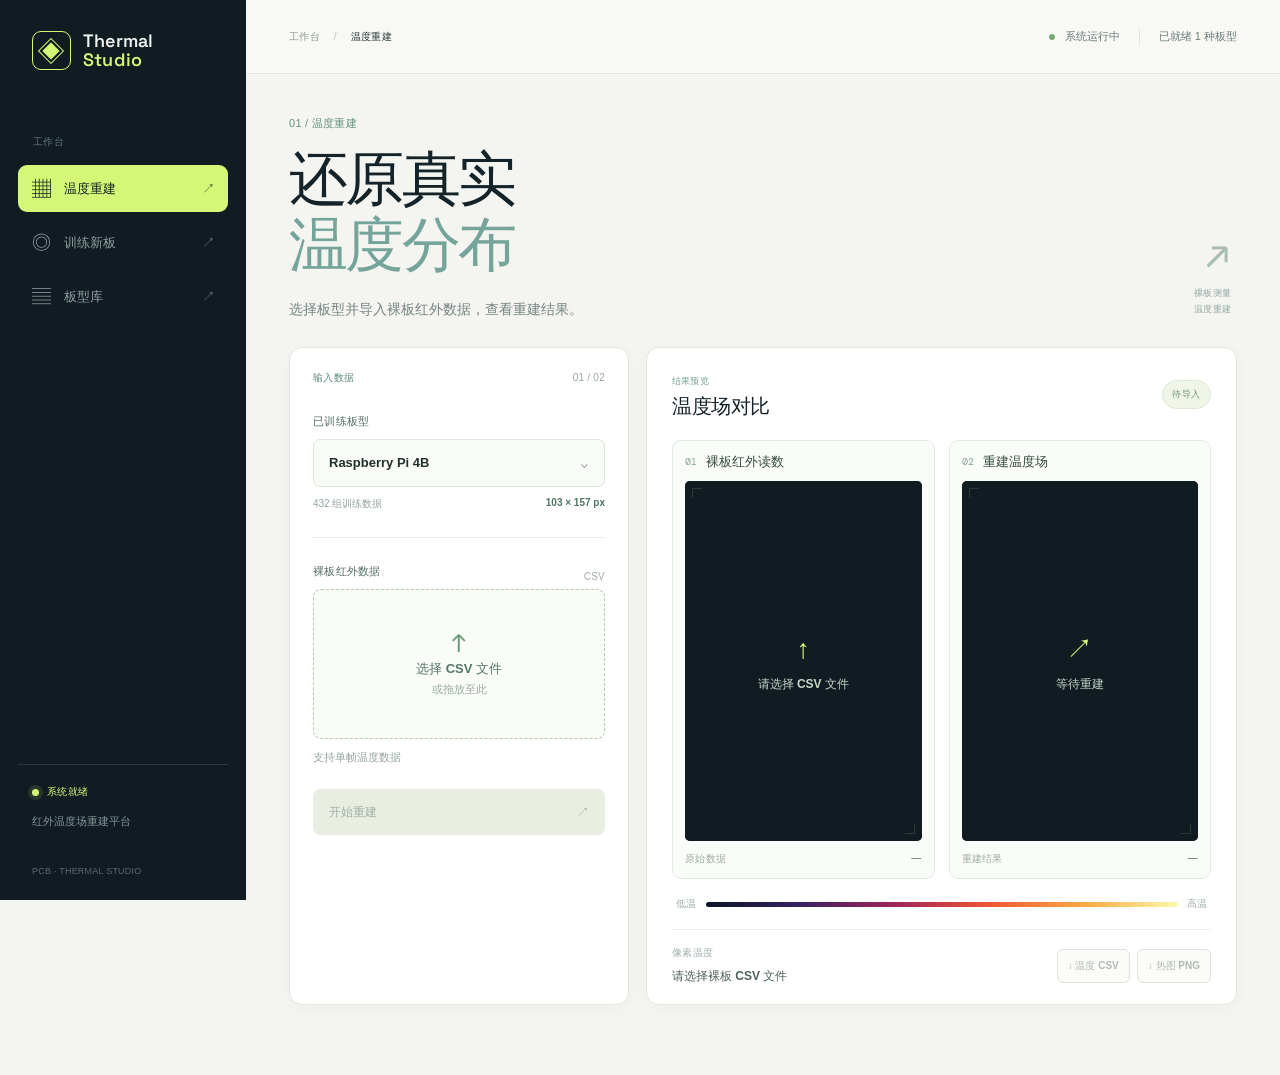
==== web/index.html @ 40342bd8 "feat: add frontend" ====
<!doctype html>
<html lang="zh-CN">
<head>
  <meta charset="utf-8">
  <meta name="viewport" content="width=device-width, initial-scale=1">
  <meta name="theme-color" content="#102126">
  <title>Thermal Studio · PCB 温度重建</title>
  <link rel="icon" href="favicon.svg" type="image/svg+xml">
  <link rel="stylesheet" href="styles.css">
</head>
<body>
  <div class="app-shell">
    <aside class="sidebar">
      <div class="brand"><span class="brand-mark" aria-hidden="true">◈</span><span>Thermal<br><b>Studio</b></span></div>
      <p class="side-label">工作台</p>
      <nav class="nav" aria-label="主导航">
        <button class="nav-item active" data-view="inference" type="button"><span class="nav-icon">▦</span><span class="nav-text">温度重建</span><span class="nav-arrow">↗</span></button>
        <button class="nav-item" data-view="training" type="button"><span class="nav-icon">◎</span><span class="nav-text">训练新板</span><span class="nav-arrow">↗</span></button>
        <button class="nav-item" data-view="library" type="button"><span class="nav-icon">▤</span><span class="nav-text">板型库</span><span class="nav-arrow">↗</span></button>
      </nav>
      <div class="side-bottom">
        <div class="status-line"><span class="pulse"></span> 系统就绪</div>
        <p>红外温度场重建平台</p>
        <span class="side-version">PCB · THERMAL STUDIO</span>
      </div>
    </aside>

    <div class="main-shell">
      <header class="topbar">
        <div class="breadcrumb">工作台 <span>/</span> <strong id="breadcrumb-current">温度重建</strong></div>
        <div class="topbar-right"><span class="live-dot"></span> 系统运行中 <span class="topbar-divider"></span> <span id="topbar-count">1 个板型可用</span></div>
      </header>

      <main>
        <section id="inference-view" class="view active" aria-labelledby="inference-title">
          <div class="page-heading">
            <div><p class="eyebrow">01 / 温度重建</p><h1 id="inference-title">还原真实<br><em>温度分布</em></h1><p class="intro">选择板型并导入裸板红外数据，查看重建结果。</p></div>
            <div class="heading-aside"><div class="heading-aside-icon">↗</div><p>裸板测量<br>温度重建</p></div>
          </div>
          <div class="inference-grid">
            <div class="control-panel card">
              <div class="card-topline"><span>输入数据</span><span>01 / 02</span></div>
              <label class="field-label" for="board-select">已训练板型</label>
              <div class="select-wrap"><select id="board-select"></select><span>⌄</span></div>
              <div id="board-details" class="board-details"></div>
              <div class="divider"></div>
              <div class="field-title-row"><span class="field-label">裸板红外数据</span><span class="field-helper">CSV</span></div>
              <div id="upload-input" class="input-pane">
                <label class="drop-zone" id="inference-drop"><input id="inference-file" type="file" accept=".csv,text/csv"><span class="drop-icon">↑</span><strong>选择 CSV 文件</strong><span>或拖放至此</span></label>
                <p id="inference-file-name" class="upload-caption">支持单帧温度数据</p>
              </div>
              <button id="run-inference" class="primary-button" type="button">开始重建 <span>↗</span></button>
            </div>

            <div class="result-panel card">
              <div class="result-header"><div><span class="eyebrow small">结果预览</span><h2>温度场对比</h2></div><span id="result-state" class="state-badge">待处理</span></div>
              <div class="heatmap-grid">
                <div class="heatmap-card"><div class="heatmap-title"><span>01</span> 裸板红外读数</div><div class="canvas-frame"><canvas id="raw-canvas" width="103" height="157" aria-label="裸板红外温度图"></canvas><div class="canvas-corner top-left"></div><div class="canvas-corner bottom-right"></div><div id="raw-overlay" class="pred-overlay"><span>↑</span><b>请选择 CSV 文件</b></div></div><div class="heatmap-caption"><span>原始数据</span><b id="raw-range">—</b></div></div>
                <div class="heatmap-card"><div class="heatmap-title"><span>02</span> 重建温度场</div><div class="canvas-frame"><canvas id="pred-canvas" width="103" height="157" aria-label="重建温度图"></canvas><div class="canvas-corner top-left"></div><div class="canvas-corner bottom-right"></div><div id="pred-overlay" class="pred-overlay"><span>↗</span><b>等待重建</b></div></div><div class="heatmap-caption"><span>重建结果</span><b id="pred-range">—</b></div></div>
              </div>
              <div class="temperature-scale"><span>低温</span><div class="scale-bar"></div><span>高温</span></div>
              <div class="result-footer"><div><span class="result-foot-label">像素温度</span><strong id="pixel-readout">将鼠标移至图像查看</strong></div><div class="download-actions"><button id="download-csv" class="secondary-button" type="button" disabled>↓ 温度 CSV</button><button id="download-png" class="secondary-button" type="button" disabled>↓ 热图 PNG</button></div></div>
            </div>
          </div>
        </section>

        <section id="training-view" class="view" aria-labelledby="training-title">
          <div class="page-heading training-heading"><div><p class="eyebrow">02 / 新板型</p><h1 id="training-title">训练新板型</h1><p class="intro">导入裸板与黑化板温度数据，查看处理和训练进度。</p></div><div class="heading-aside"><div class="heading-aside-icon">+</div><p>建立板型<br>温度校正模型</p></div></div>
          <div class="training-layout">
            <div class="training-setup card">
              <div class="card-topline"><span>创建训练任务</span><span>01 / 02</span></div>
              <label class="field-label" for="board-name">板型名称</label><input id="board-name" class="text-input" type="text" maxlength="44" placeholder="例如：Orange Pi 5 Pro" value="Orange Pi 5 Pro">
              <div class="divider"></div>
              <div class="field-title-row"><span class="field-label">训练数据</span><span class="field-helper">HIKMICRO CSV</span></div>
              <label class="upload-box" id="bare-box"><input id="bare-files" type="file" accept=".csv,text/csv" multiple><span class="upload-glyph">↥</span><span><strong>裸板红外数据</strong><small id="bare-files-label">选择 CSV 文件</small></span><span class="upload-box-arrow">↗</span></label>
              <label class="upload-box" id="painted-box"><input id="painted-files" type="file" accept=".csv,text/csv" multiple><span class="upload-glyph">↥</span><span><strong>黑化板红外数据</strong><small id="painted-files-label">选择 CSV 文件</small></span><span class="upload-box-arrow">↗</span></label>
              <button id="use-archive" class="archive-button" type="button"><span>◫</span> 载入现有数据 <span>↗</span></button>
              <div id="training-validation" class="validation-line">请选择两组温度数据</div>
              <button id="start-training" class="primary-button" type="button" disabled>开始训练 <span>↗</span></button>
            </div>
            <div class="pipeline card">
              <div class="pipeline-head"><div><div class="card-topline"><span>处理进度</span><span id="pipeline-clock">00:00</span></div><h2 id="pipeline-title">等待导入数据</h2><p id="pipeline-subtitle">训练步骤与结果将在下方显示。</p></div><div id="pipeline-ring" class="progress-ring"><span>0%</span></div></div>
              <div class="pipeline-stages" id="pipeline-stages"></div>
              <div class="pipeline-log-wrap"><div class="log-heading"><span>处理记录</span><span>按时间排序</span></div><div id="pipeline-log" class="pipeline-log" aria-live="polite"><p class="log-empty">尚无处理记录</p></div></div>
              <div id="training-visual" class="training-visual hidden"><div class="visual-item"><canvas id="pair-bare" aria-label="裸板训练温度图"></canvas><span>裸板</span></div><div class="visual-connector">→<small>匹配</small></div><div class="visual-item"><canvas id="pair-painted" aria-label="黑化板训练温度图"></canvas><span>黑化板</span></div></div>
              <div class="training-chart hidden" id="training-chart"><div class="chart-heading"><div><span class="eyebrow small">训练曲线</span><h3>温度误差</h3></div><span id="chart-value">— K</span></div><svg id="loss-chart" viewBox="0 0 520 138" preserveAspectRatio="none" role="img" aria-label="训练误差曲线"></svg><div class="chart-axis"><span>0 轮</span><span>150</span><span>300 轮</span></div></div>
              <div id="training-complete" class="training-complete hidden"><div><span class="complete-check">✓</span><div><strong>板型已就绪</strong><p id="complete-copy">可在板型库中使用。</p></div></div><button id="open-trained-board" type="button">查看板型 ↗</button></div>
            </div>
          </div>
        </section>

        <section id="library-view" class="view" aria-labelledby="library-title">
          <div class="page-heading"><div><p class="eyebrow">03 / 板型库</p><h1 id="library-title">已训练板型</h1><p class="intro">选择板型，进行温度重建。</p></div><div class="heading-aside"><div class="heading-aside-icon">▤</div><p>板型模型<br>统一管理</p></div></div>
          <div class="library-toolbar"><span id="library-count">1 个板型</span><button id="library-add" class="primary-button compact" type="button">+ 训练新板型</button></div>
          <div id="library-grid" class="library-grid"></div>
          <div class="library-note"><span>ⓘ</span><p>选择板型后可导入裸板数据进行重建。</p><button id="reset-demo" type="button">恢复初始状态</button></div>
        </section>
      </main>
    </div>
  </div>
  <script src="app.js" defer></script>
</body>
</html>
---- web/styles.css ----
@import url('https://fonts.googleapis.com/css2?family=DM+Mono:wght@400;500&family=DM+Sans:wght@400;500;600;700&family=Space+Grotesk:wght@400;500;600;700&display=swap');

.training-visual{display:grid;grid-template-columns:1fr 28px 1fr 1fr;gap:8px;align-items:center;margin-top:16px}.visual-item{min-width:0;background:#101c22;border-radius:7px;padding:8px 8px 6px;text-align:center}.visual-item canvas{display:block;width:100%;height:92px;object-fit:contain}.visual-item span{display:block;color:#afc3b3;font:8px 'DM Mono',monospace;letter-spacing:.08em;margin-top:5px}.visual-connector{color:#7da278;font-size:21px;text-align:center}.visual-connector small{display:block;color:#9dae9c;font:7px/1.3 'DM Mono',monospace;letter-spacing:.05em}

:root{font-family:'DM Sans',sans-serif;color:#142329;background:#f4f5f1;font-synthesis:none}*{box-sizing:border-box}button,input,select{font:inherit}button{cursor:pointer}button:disabled{cursor:not-allowed}body{margin:0;min-width:320px}.hidden{display:none!important}.app-shell{display:flex;min-height:100vh}.sidebar{width:246px;flex:0 0 246px;background:#101c22;color:#eff3ef;display:flex;flex-direction:column;padding:31px 18px 22px;position:sticky;top:0;height:100vh;z-index:5}.brand{display:flex;align-items:center;gap:12px;padding:0 14px;font:600 18px/1.05 'Space Grotesk',sans-serif;letter-spacing:.14em}.brand b{color:#d4f778;font-weight:700}.brand-mark{width:39px;height:39px;display:grid;place-items:center;border:1px solid #d4f778;border-radius:9px;color:#d4f778;font-size:28px;line-height:1}.side-label,.card-topline,.eyebrow,.breadcrumb,.status-line,.side-version,.field-label,.field-helper,.heatmap-caption,.temperature-scale,.result-foot-label,.detail-header,.chart-axis,.library-toolbar,.board-meta,.heading-aside,.validation-line{font-family:'DM Mono',monospace;letter-spacing:.08em}.side-label{margin:65px 15px 16px;color:#64777c;font-size:10px}.nav{display:grid;gap:7px}.nav-item{border:0;background:transparent;color:#91a0a2;border-radius:9px;height:47px;text-align:left;padding:0 13px;display:flex;align-items:center;gap:13px;font-size:13px;font-weight:600}.nav-item:hover{background:#1c2e33;color:#fff}.nav-item.active{background:#d4f778;color:#16241c}.nav-icon{font-size:19px;font-weight:400;width:20px;text-align:center}.nav-arrow{margin-left:auto;font-size:13px;opacity:.7}.side-bottom{margin-top:auto;padding:20px 14px 0;border-top:1px solid #2a3b3e}.status-line{font-size:10px;color:#d4f778;display:flex;align-items:center;gap:8px}.pulse,.live-dot{width:7px;height:7px;background:#d4f778;border-radius:50%;box-shadow:0 0 0 4px #d4f7781e}.side-bottom p{color:#829295;font-size:11px;line-height:1.6;margin:14px 0 29px}.side-version{font-size:9px;color:#5c6b6e}.main-shell{flex:1;min-width:0}.topbar{height:74px;border-bottom:1px solid #e2e7df;display:flex;justify-content:space-between;align-items:center;padding:0 43px;background:#f8f9f5}.breadcrumb{font-size:10px;color:#8d9896}.breadcrumb span{margin:0 11px;color:#b8c2bc}.breadcrumb strong{color:#263b3c;font-weight:500}.topbar-right{display:flex;align-items:center;gap:10px;color:#6b7c7b;font-size:11px}.topbar-right .live-dot{width:6px;height:6px;background:#76aa75;box-shadow:none}.topbar-divider{width:1px;height:16px;background:#dce3dd;margin:0 9px}main{max-width:1580px;margin:auto;padding:42px 43px 70px}.view{display:none}.view.active{display:block;animation:appear .3s ease}@keyframes appear{from{opacity:.5;transform:translateY(7px)}to{opacity:1;transform:none}}.page-heading{display:flex;justify-content:space-between;align-items:flex-end;gap:30px;margin-bottom:26px}.eyebrow{font-size:11px;color:#659181;font-weight:500;margin:0 0 15px}.eyebrow.small{font-size:9px;margin:0;color:#76a38e}h1,h2,h3,p{margin-top:0}h1{font:600 clamp(42px,4.6vw,71px)/.99 'Space Grotesk',sans-serif;letter-spacing:-.063em;margin:0 0 20px}h1 em{font-style:normal;color:#75a49a}.intro{max-width:580px;font-size:14px;line-height:1.65;color:#758482;margin:0}.heading-aside{color:#91a7a2;text-align:right;font-size:9px;line-height:1.7;padding:0 6px 4px 0}.heading-aside-icon{font:400 42px/1 'Space Grotesk';color:#a9bcaf;margin-bottom:12px}.heading-aside p{margin:0}.demo-notice{display:flex;gap:12px;align-items:flex-start;color:#557366;background:#e9f1e5;border:1px solid #dce9d6;border-radius:10px;padding:12px 15px;font-size:11px;line-height:1.5;margin-bottom:19px}.notice-icon{border:1px solid #83a283;border-radius:50%;height:17px;width:17px;display:grid;place-items:center;flex:0 0 17px;font:12px Georgia,serif}.inference-grid{display:grid;grid-template-columns:minmax(290px,350px) minmax(0,1fr);gap:17px}.card{background:#fff;border:1px solid #e0e7e1;border-radius:13px;box-shadow:0 4px 18px #1e3b2b08}.control-panel{padding:23px}.card-topline{display:flex;align-items:center;justify-content:space-between;color:#9aa9a2;font-size:10px;margin-bottom:29px}.card-topline span:first-child{color:#5f8b79;font-weight:500}.field-label{font-size:10px;font-weight:500;color:#546d66;display:block;margin-bottom:10px;text-transform:uppercase}.select-wrap{position:relative}.select-wrap select,.text-input{width:100%;height:48px;border:1px solid #dce5db;border-radius:7px;background:#f9fbf7;color:#20302d;outline:none;padding:0 15px;font-size:13px;font-weight:600;appearance:none}.select-wrap select:focus,.text-input:focus{border-color:#80a890;box-shadow:0 0 0 3px #c5e4bd88}.select-wrap span{position:absolute;right:16px;top:12px;font-size:19px;pointer-events:none;color:#769485}.board-details{display:flex;justify-content:space-between;gap:8px;color:#95a39d;font-size:10px;margin-top:10px}.board-details strong{color:#507662;font-weight:600}.divider{height:1px;background:#e9eee8;margin:26px 0}.field-title-row{display:flex;justify-content:space-between;align-items:center}.field-helper{font-size:9px;color:#a3aea7}.mode-switch{display:flex;background:#f1f5ef;border-radius:7px;padding:4px;margin:5px 0 18px}.mode-switch button{flex:1;height:33px;border:0;border-radius:5px;background:transparent;color:#86978f;font-size:11px;font-weight:600}.mode-switch button.selected{background:#fff;color:#234439;box-shadow:0 1px 4px #23443914}.mini-copy,.upload-caption,.field-help,.under-button{color:#98a7a0;font-size:10px;line-height:1.5}.mini-copy{margin:0 0 14px}.frame-options{display:grid;grid-template-columns:repeat(5,1fr);gap:5px}.frame-option{border:1px solid #e1e9e0;background:#fff;border-radius:6px;height:47px;padding:6px 2px;text-align:center;color:#798b83}.frame-option strong{display:block;font:600 11px 'DM Mono';color:#445d53}.frame-option small{display:block;font:8px 'DM Mono';margin-top:4px}.frame-option.selected{border-color:#8eac79;background:#eff7e7;box-shadow:inset 0 0 0 1px #8eac79}.drop-zone{border:1px dashed #b5c9b5;border-radius:8px;min-height:122px;background:#f9fcf7;display:flex;flex-direction:column;align-items:center;justify-content:center;gap:4px;color:#9aab9e;font-size:10px;cursor:pointer}.drop-zone.dragging{background:#e9f4e5;border-color:#619b6d}.drop-zone input,.upload-box input{position:absolute;width:1px;height:1px;opacity:0;pointer-events:none}.drop-zone strong{font-size:12px;color:#557866}.drop-icon{color:#689976;font:25px 'Space Grotesk';line-height:1}.upload-caption{margin:10px 0 0}.primary-button{border:0;background:#d4f778;border-radius:7px;color:#1c3026;font-weight:700;font-size:12px;min-height:46px;padding:0 16px;display:flex;align-items:center;justify-content:space-between;gap:15px;transition:background .2s,transform .2s}.primary-button:hover:not(:disabled){background:#c3ed61;transform:translateY(-1px)}.primary-button:disabled{background:#e9eee3;color:#a1afa5}.control-panel>.primary-button,.training-setup>.primary-button{width:100%;margin-top:24px}.under-button{text-align:center;margin:10px 0 0}.result-panel{padding:22px 25px 19px}.result-header{display:flex;justify-content:space-between;align-items:center;margin-bottom:20px}.result-header h2,.pipeline h2{font:600 20px 'Space Grotesk';letter-spacing:-.04em;margin:5px 0 0}.state-badge{border:1px solid #dce8d6;background:#eff6e8;border-radius:20px;color:#729070;padding:7px 9px;font:9px 'DM Mono';letter-spacing:.07em}.state-badge.finished{background:#e7f7cf;color:#53753e;border-color:#cfe7ad}.heatmap-grid{display:grid;grid-template-columns:1fr 1fr;gap:14px}.heatmap-card{border:1px solid #e4ebe4;border-radius:9px;padding:12px;background:#fafcf9;min-width:0}.heatmap-title{display:flex;align-items:center;gap:9px;font-size:12px;font-weight:600;color:#344940;margin-bottom:10px}.heatmap-title span{color:#84a594;font:10px 'DM Mono'}.canvas-frame{height:clamp(175px,20vw,270px);background:#111c22;position:relative;display:flex;align-items:center;justify-content:center;overflow:hidden;border-radius:5px}.canvas-frame canvas{width:100%;height:100%;object-fit:contain;image-rendering:auto}.canvas-corner{position:absolute;width:10px;height:10px;pointer-events:none}.top-left{left:7px;top:7px;border-top:1px solid #daefbd;border-left:1px solid #daefbd}.bottom-right{right:7px;bottom:7px;border-bottom:1px solid #daefbd;border-right:1px solid #daefbd}.pred-overlay{position:absolute;inset:0;background:#111c22dd;color:#c6d7c9;display:flex;flex-direction:column;align-items:center;justify-content:center;text-align:center;font-size:12px;line-height:1.5}.pred-overlay span{font-size:27px;color:#d4f778;margin-bottom:6px}.heatmap-caption{display:flex;justify-content:space-between;gap:5px;color:#9faea2;font-size:8px;margin-top:11px}.heatmap-caption b{font-weight:500;color:#536e60}.temperature-scale{display:flex;align-items:center;gap:9px;color:#a0ada5;font-size:8px;white-space:nowrap;margin:17px 4px}.scale-bar{height:5px;flex:1;border-radius:8px;background:linear-gradient(90deg,#091526,#382262,#a02559,#ed5635,#fda943,#fcf8ac)}.result-footer{border-top:1px solid #edf1eb;padding-top:16px;display:flex;justify-content:space-between;gap:12px;align-items:center}.result-foot-label{display:block;color:#a2b3a6;font-size:9px;margin-bottom:6px}.result-footer strong{color:#4d6357;font-size:11px;font-weight:600}.download-actions{display:flex;gap:7px}.secondary-button{border:1px solid #d9e5d9;background:#fff;border-radius:6px;color:#456953;font-weight:600;font-size:10px;height:34px;padding:0 10px;white-space:nowrap}.secondary-button:hover:not(:disabled){border-color:#83ad80;background:#f4fbef}.secondary-button:disabled{color:#afbbb0;background:#fbfcfa}.info-strip{margin-top:18px;background:#eaf1e8;border:1px solid #e1ebe0;border-radius:9px;display:grid;grid-template-columns:repeat(3,1fr);padding:21px 22px;gap:20px}.info-strip>div{display:grid;grid-template-columns:24px 1fr;column-gap:9px}.info-index{grid-row:span 2;color:#74937e;font:10px 'DM Mono';padding-top:3px}.info-strip strong{font-size:11px;color:#3c5a4d}.info-strip p{font-size:10px;color:#84998a;line-height:1.5;margin:5px 0 0}.training-layout{display:grid;grid-template-columns:minmax(290px,350px) minmax(0,1fr);gap:17px;align-items:start}.training-setup{padding:23px}.training-setup .card-topline{margin-bottom:27px}.field-help{margin:8px 0 0}.training-setup .divider{margin:24px 0}.upload-box{border:1px dashed #c7d6c6;border-radius:8px;padding:14px 12px;margin-bottom:9px;display:flex;align-items:center;gap:10px;cursor:pointer;position:relative;background:#fbfcfa}.upload-box:hover,.upload-box.filled{background:#f2f8ee;border-color:#87ad85}.upload-glyph{width:31px;height:31px;border-radius:6px;background:#edf5e8;color:#75a476;display:grid;place-items:center;font-size:19px}.upload-box strong,.upload-box small{display:block}.upload-box strong{font-size:11px;color:#476254}.upload-box small{color:#9cab9e;font-size:9px;margin-top:3px}.upload-box-arrow{margin-left:auto;color:#9cad9a}.archive-button{width:100%;border:1px solid #d8e6ce;background:#f0f8e9;border-radius:7px;height:39px;padding:0 10px;display:flex;align-items:center;gap:8px;color:#58784c;font-size:10px;font-weight:700}.archive-button span:last-child{margin-left:auto}.archive-button:hover{background:#e5f3d9}.validation-line{color:#a3afa6;font-size:9px;line-height:1.5;margin-top:13px;min-height:27px}.validation-line.valid{color:#5b875b}.pipeline{padding:23px}.pipeline-head{display:flex;justify-content:space-between;gap:15px;align-items:center}.pipeline-head .card-topline{gap:40px;margin-bottom:12px}.pipeline-head h2{font-size:22px;margin-bottom:6px}.pipeline-head p{font-size:11px;line-height:1.55;color:#98a69d;margin-bottom:0;max-width:450px}.progress-ring{width:62px;height:62px;flex:0 0 62px;border-radius:50%;display:grid;place-items:center;background:conic-gradient(#bedf7b var(--progress,0%),#ecf0e9 0);position:relative}.progress-ring:before{content:"";position:absolute;inset:6px;background:#fff;border-radius:50%}.progress-ring span{position:relative;font:600 11px 'DM Mono';color:#496c4f}.pipeline-stages{display:grid;grid-template-columns:repeat(6,1fr);gap:5px;margin:26px 0 22px}.stage{position:relative;min-width:0}.stage-line{height:4px;background:#e8eee7;border-radius:4px;margin-bottom:9px}.stage.active .stage-line{background:#a9d879}.stage.done .stage-line{background:#688f71}.stage-label{font-size:9px;color:#a2ada4;line-height:1.35}.stage.active .stage-label{color:#4e784d;font-weight:700}.stage.done .stage-label{color:#6d8a72}.pipeline-detail{border:1px solid #e2eae0;border-radius:8px;background:#f9fbf8;padding:14px 16px;min-height:148px}.detail-header{display:flex;justify-content:space-between;color:#97a99d;font-size:9px;margin-bottom:13px}.detail-header span:first-child{color:#648770}.pipeline-detail p{font-size:11px;line-height:1.55;color:#789082;margin:0}.detail-metrics{display:flex;gap:10px;margin-top:13px;flex-wrap:wrap}.detail-metric{border:1px solid #dbe8d6;border-radius:6px;background:#fff;padding:8px 10px;min-width:83px}.detail-metric strong{display:block;font:600 16px 'Space Grotesk';color:#344d3c}.detail-metric span{color:#92a18f;font:8px 'DM Mono';letter-spacing:.05em}.training-chart{margin-top:17px;border:1px solid #e4ece2;border-radius:8px;padding:15px 16px 12px}.chart-heading{display:flex;justify-content:space-between;align-items:center}.chart-heading h3{font:600 15px 'Space Grotesk';letter-spacing:-.03em;margin:5px 0 0}.chart-heading>span{font:600 16px 'Space Grotesk';color:#52775c}.training-chart svg{display:block;width:100%;height:138px;margin-top:8px}.chart-axis{display:flex;justify-content:space-between;color:#aab6aa;font-size:8px}.training-complete{margin-top:16px;background:#eef8e5;border:1px solid #d7e9ca;border-radius:8px;padding:12px;display:flex;justify-content:space-between;align-items:center;gap:10px}.training-complete>div{display:flex;align-items:center;gap:10px}.complete-check{background:#a2d66e;border-radius:50%;width:30px;height:30px;display:grid;place-items:center;color:#2f5b3b;font-weight:700}.training-complete strong{font-size:11px;color:#3f6040}.training-complete p{font-size:9px;color:#80977b;margin:3px 0 0}.training-complete button{border:0;border-radius:6px;background:#d4f778;color:#31563a;font-size:10px;font-weight:700;padding:10px}.library-toolbar{display:flex;justify-content:space-between;align-items:center;font-size:11px;color:#748d79;margin-bottom:16px}.primary-button.compact{min-height:37px}.library-grid{display:grid;grid-template-columns:repeat(2,minmax(0,1fr));gap:16px}.library-card{background:#fff;border:1px solid #e0e8df;border-radius:10px;overflow:hidden}.library-preview{height:160px;background:#102028;display:flex;justify-content:center;align-items:center;position:relative;overflow:hidden}.library-preview canvas{height:150px;width:auto;image-rendering:auto}.library-preview:after{content:'ARCHIVED MODEL OUTPUT';position:absolute;left:14px;top:13px;font:8px 'DM Mono';letter-spacing:.08em;color:#b3c5b6}.library-body{padding:17px}.library-body-top{display:flex;justify-content:space-between;gap:10px;align-items:start}.library-body h2{font:600 19px 'Space Grotesk';margin:0 0 5px;letter-spacing:-.035em}.library-body p{color:#94a399;font-size:10px;line-height:1.5;margin:0}.library-tag{background:#ecf7e6;color:#668d63;border-radius:12px;padding:6px 8px;font:9px 'DM Mono';white-space:nowrap}.board-meta{border-top:1px solid #ebf0e9;margin-top:17px;padding-top:13px;display:flex;justify-content:space-between;color:#a0afa2;font-size:9px}.library-body button{margin-top:15px;width:100%;border:1px solid #d5e5ce;border-radius:6px;background:#f5faef;color:#547549;font-size:10px;font-weight:700;padding:10px}.library-body button:hover{background:#e9f5dc}.library-note{display:flex;align-items:center;gap:12px;background:#eaf1e8;border-radius:8px;padding:14px 16px;margin-top:19px;color:#7e9b81}.library-note p{font-size:10px;line-height:1.5;margin:0;flex:1}.library-note button{border:0;background:transparent;color:#608566;font-size:10px;text-decoration:underline;white-space:nowrap}
@media(max-width:1180px){.sidebar{width:205px;flex-basis:205px}.topbar{padding:0 25px}main{padding:35px 25px 60px}.inference-grid,.training-layout{grid-template-columns:300px minmax(0,1fr)}.result-panel{padding:19px}.download-actions{flex-direction:column}.result-footer{align-items:flex-start}.canvas-frame{height:220px}}
@media(max-width:930px){.sidebar{width:75px;flex-basis:75px;padding:24px 10px}.brand{padding:0;justify-content:center}.brand>span:last-child,.side-label,.nav-item:not(.active) .nav-arrow,.nav-item.active .nav-arrow,.side-bottom,.nav-item{font-size:0}.nav{margin-top:67px}.nav-item{justify-content:center;padding:0}.nav-icon{font-size:22px}.inference-grid,.training-layout{grid-template-columns:1fr}.control-panel,.training-setup{max-width:none}.canvas-frame{height:260px}.download-actions{flex-direction:row}}
@media(max-width:650px){.app-shell{display:block}.sidebar{position:sticky;top:0;width:100%;height:60px;padding:9px 14px;display:flex;flex-direction:row;align-items:center;justify-content:space-between}.brand{font-size:0}.brand-mark{width:33px;height:33px;font-size:23px}.nav{margin:0;display:flex}.nav-item{width:43px;height:38px}.nav-item .nav-icon{font-size:20px}.topbar{height:48px;padding:0 18px}.topbar-right{font-size:0}.topbar-right .live-dot{display:block}.topbar-divider,#topbar-count{display:none}main{padding:26px 15px 50px}.page-heading{align-items:flex-start}.heading-aside{display:none}h1{font-size:43px}.intro{font-size:12px}.heatmap-grid{gap:7px}.result-panel{padding:15px}.heatmap-card{padding:8px}.canvas-frame{height:180px}.heatmap-title{font-size:10px}.heatmap-caption span{display:none}.result-footer{flex-direction:column}.download-actions{width:100%;display:flex}.download-actions button{flex:1}.info-strip{grid-template-columns:1fr;padding:16px}.library-grid{grid-template-columns:1fr}.pipeline-stages{gap:3px}.stage-label{font-size:8px}.library-note{align-items:flex-start;flex-wrap:wrap}}

/* Product layout and Chinese typography */
:root{font-family:-apple-system,BlinkMacSystemFont,"PingFang SC","Microsoft YaHei","Noto Sans CJK SC",sans-serif}
.brand{font-family:"Space Grotesk",-apple-system,BlinkMacSystemFont,sans-serif;letter-spacing:.01em;line-height:1.02}
.brand b{font-weight:600}
.side-label,.card-topline,.eyebrow,.breadcrumb,.status-line,.side-version,.field-label,.field-helper,.heatmap-caption,.temperature-scale,.result-foot-label,.chart-axis,.library-toolbar,.board-meta,.heading-aside,.validation-line,.log-heading{font-family:-apple-system,BlinkMacSystemFont,"PingFang SC","Microsoft YaHei",sans-serif;letter-spacing:.025em}
.nav-item{font-size:13px}
.nav-text{white-space:nowrap}
h1{font-family:-apple-system,BlinkMacSystemFont,"PingFang SC","Microsoft YaHei",sans-serif;font-weight:700;letter-spacing:-.045em;line-height:1.12}
.result-header h2,.pipeline h2,.library-body h2,.chart-heading h3{font-family:-apple-system,BlinkMacSystemFont,"PingFang SC","Microsoft YaHei",sans-serif;letter-spacing:-.02em}
.result-header{gap:12px}
.state-badge{white-space:nowrap}
.inference-grid,.training-layout{grid-template-columns:minmax(292px,340px) minmax(0,1fr)}
.heatmap-grid{grid-template-columns:repeat(2,minmax(0,1fr));align-items:start;gap:14px}
.heatmap-card{display:flex;flex-direction:column;align-items:stretch}
.canvas-frame{width:min(100%,250px);height:auto;aspect-ratio:103 / 157;margin:0 auto;flex:none;background:#101d23}
.canvas-frame canvas{width:100%;height:100%;object-fit:fill;display:block}
.pred-overlay{padding:12px}
.heatmap-caption{width:min(100%,250px);margin:11px auto 0;font-size:10px}
.heatmap-title{font-size:13px}
.temperature-scale{font-size:10px;margin:18px 4px}
.result-foot-label{font-size:10px}
.result-footer strong{font-size:12px}
.drop-zone{position:relative;min-height:150px;font-size:11px}
.drop-zone strong{font-size:13px}
.upload-caption{min-height:16px;font-size:11px;overflow-wrap:anywhere}
.field-label{font-size:11px;text-transform:none}
.field-helper{font-size:10px}
.under-button{display:none}
.library-preview{height:230px}
.library-preview canvas{width:auto;height:min(205px,90%);max-width:100%;object-fit:contain}
.library-preview:after{content:"温度重建结果";font-family:-apple-system,BlinkMacSystemFont,"PingFang SC","Microsoft YaHei",sans-serif;font-size:10px}

/* Chronological process results */
.pipeline-log-wrap{border:1px solid #e2eae0;border-radius:9px;background:#f9fbf8;overflow:hidden}
.log-heading{display:flex;justify-content:space-between;gap:14px;padding:13px 17px;color:#668674;font-size:10px;font-weight:600;border-bottom:1px solid #e4ece3}
.log-heading span:last-child{font-weight:400;color:#a0afa5}
.pipeline-log{padding:6px 16px 15px;min-height:150px}
.log-empty{color:#9aaa9e;font-size:12px;margin:28px 0;text-align:center}
.log-entry{position:relative;margin:0 0 0 8px;padding:16px 0 19px 22px;border-left:1px solid #d8e6d8;animation:appear .3s ease}
.log-entry:last-child{padding-bottom:2px}
.log-entry:before{content:"";position:absolute;top:22px;left:-5px;width:9px;height:9px;border-radius:50%;background:#9bb89e;border:2px solid #f9fbf8;box-sizing:border-box}
.log-entry.is-active:before{background:#a2d66e;box-shadow:0 0 0 4px #a2d66e2b}
.log-entry-head{display:flex;align-items:flex-start;justify-content:space-between;gap:14px;color:#315040;font-size:13px;font-weight:700}
.log-entry-time{color:#94a89a;font-size:10px;font-weight:500;white-space:nowrap}
.log-entry-body{margin-top:7px;color:#738a7a;font-size:11px;line-height:1.65}
.log-entry-body p{margin:0 0 8px}
.log-metrics{display:flex;gap:7px;flex-wrap:wrap;margin-top:11px}
.log-metric{border:1px solid #dce9d8;background:#fff;border-radius:6px;padding:8px 10px;min-width:92px}
.log-metric strong{display:block;color:#34563e;font-size:15px;font-weight:700}
.log-metric span{display:block;color:#8da18e;font-size:10px;margin-top:2px}
.training-visual{display:grid;grid-template-columns:minmax(0,1fr) 26px minmax(0,1fr);gap:10px;align-items:center;max-width:420px;margin-top:13px}
.visual-item{background:#14242a;padding:9px;border-radius:8px;display:flex;flex-direction:column;align-items:center;min-width:0}
.visual-item canvas{width:auto;height:auto;max-width:100%;max-height:240px;aspect-ratio:103 / 157;object-fit:contain}
.visual-item span{font:11px -apple-system,BlinkMacSystemFont,"PingFang SC",sans-serif;letter-spacing:0;margin-top:7px}
.visual-connector{font-size:20px}
.visual-connector small{font:9px -apple-system,BlinkMacSystemFont,"PingFang SC",sans-serif;letter-spacing:0}
.training-chart{margin-top:14px;background:#fff}
.chart-heading h3{font-size:14px}
.chart-axis{font-size:9px}
.training-complete{margin-top:16px}
@media(max-width:1180px){
  .inference-grid,.training-layout{grid-template-columns:minmax(250px,300px) minmax(0,1fr)}
  .canvas-frame{height:auto}
}
@media(max-width:930px){
  .inference-grid,.training-layout{grid-template-columns:1fr}
  .control-panel,.training-setup{max-width:none}
  .canvas-frame{height:auto}
}
@media(max-width:650px){
  .brand{font-size:0}
  .nav-item{font-size:0}
  .nav-text{display:none}
  .heatmap-grid{gap:8px}
  .canvas-frame{height:auto}
  .heatmap-card{padding:8px}
  .heatmap-title{font-size:11px}
  .heatmap-caption{font-size:9px}
  .temperature-scale{font-size:9px}
  .result-header h2{font-size:17px}
  .state-badge{font-size:8px}
  .pipeline-log{padding-left:9px;padding-right:9px}
  .log-entry{padding-left:16px}
}

/* The canvas dimensions come from each board's temperature grid. */
.canvas-frame{display:block;aspect-ratio:auto}
.canvas-frame canvas{display:block;width:100%;height:auto;object-fit:contain}
.visual-item{justify-self:center;width:fit-content;max-width:100%}
.visual-item canvas{width:auto;height:210px;max-width:100%;max-height:none;aspect-ratio:auto}
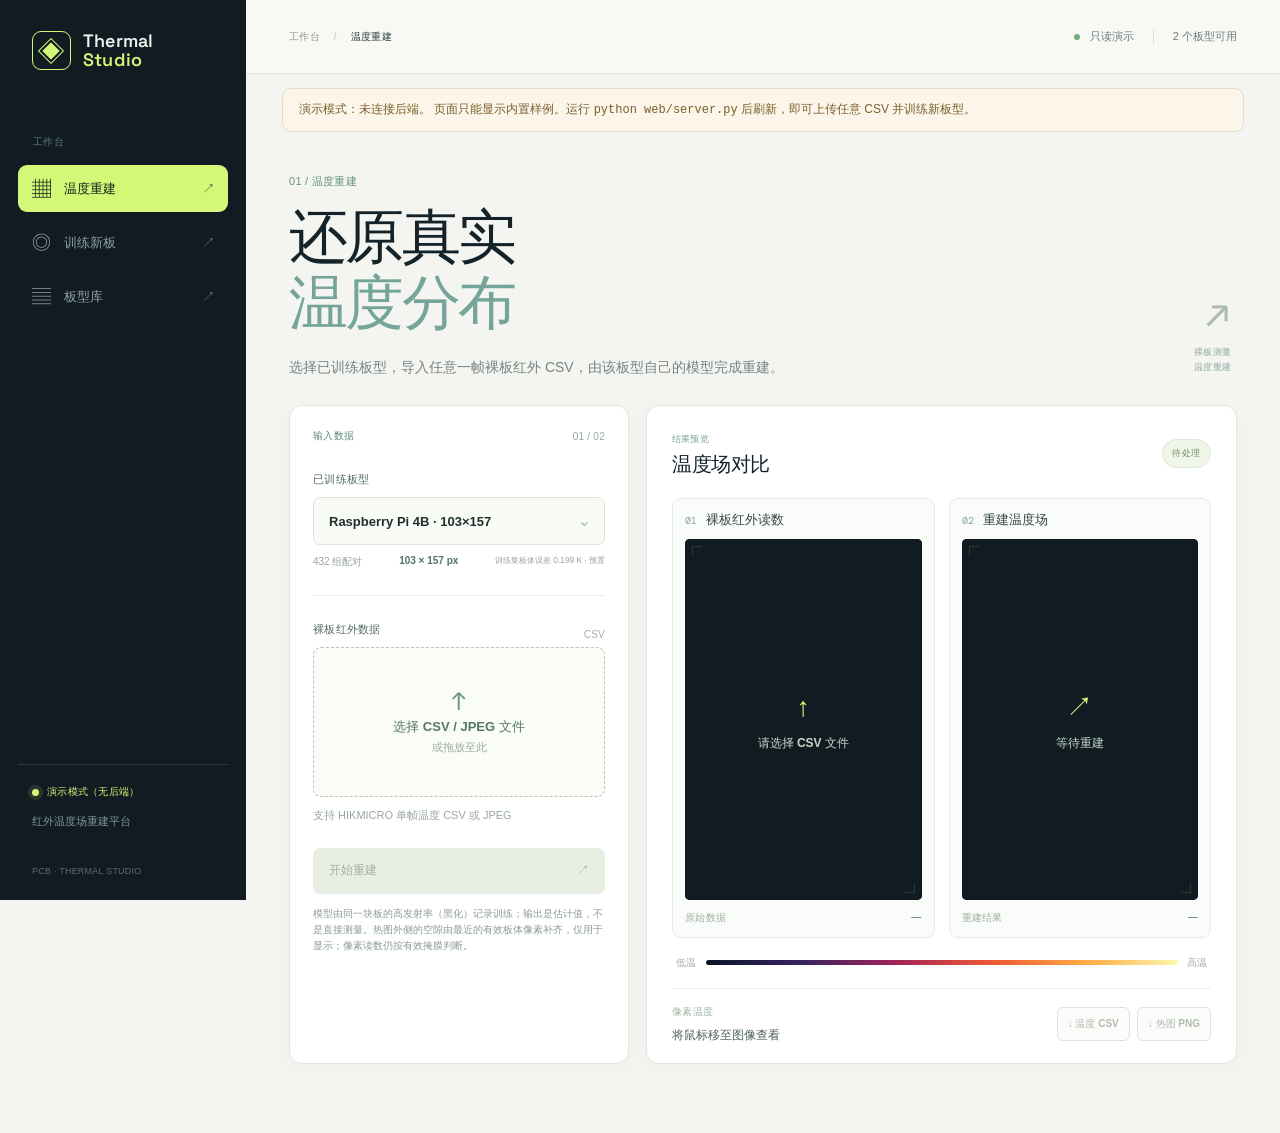
==== commit d7d55766: "feat: thermal studio backend with CSV and JPEG ingest Add tdp/web and web/server.py: upload a board'" ====
--- a/web/index.html
+++ b/web/index.html
@@ -19,7 +19,7 @@
         <button class="nav-item" data-view="library" type="button"><span class="nav-icon">▤</span><span class="nav-text">板型库</span><span class="nav-arrow">↗</span></button>
       </nav>
       <div class="side-bottom">
-        <div class="status-line"><span class="pulse"></span> 系统就绪</div>
+        <div class="status-line"><span class="pulse"></span><span id="backend-state">正在连接后端…</span></div>
         <p>红外温度场重建平台</p>
         <span class="side-version">PCB · THERMAL STUDIO</span>
       </div>
@@ -28,13 +28,14 @@
     <div class="main-shell">
       <header class="topbar">
         <div class="breadcrumb">工作台 <span>/</span> <strong id="breadcrumb-current">温度重建</strong></div>
-        <div class="topbar-right"><span class="live-dot"></span> 系统运行中 <span class="topbar-divider"></span> <span id="topbar-count">1 个板型可用</span></div>
+        <div class="topbar-right"><span class="live-dot"></span><span id="topbar-state">连接中</span><span class="topbar-divider"></span><span id="topbar-count">— 个板型</span></div>
       </header>
+      <div id="mode-banner" class="mode-banner hidden"></div>
 
       <main>
         <section id="inference-view" class="view active" aria-labelledby="inference-title">
           <div class="page-heading">
-            <div><p class="eyebrow">01 / 温度重建</p><h1 id="inference-title">还原真实<br><em>温度分布</em></h1><p class="intro">选择板型并导入裸板红外数据，查看重建结果。</p></div>
+            <div><p class="eyebrow">01 / 温度重建</p><h1 id="inference-title">还原真实<br><em>温度分布</em></h1><p class="intro">选择已训练板型，导入任意一帧裸板红外 CSV，由该板型自己的模型完成重建。</p></div>
             <div class="heading-aside"><div class="heading-aside-icon">↗</div><p>裸板测量<br>温度重建</p></div>
           </div>
           <div class="inference-grid">
@@ -42,14 +43,16 @@
               <div class="card-topline"><span>输入数据</span><span>01 / 02</span></div>
               <label class="field-label" for="board-select">已训练板型</label>
               <div class="select-wrap"><select id="board-select"></select><span>⌄</span></div>
-              <div id="board-details" class="board-details"></div>
+              <div id="board-details" class="board-details">正在读取板型…</div>
               <div class="divider"></div>
               <div class="field-title-row"><span class="field-label">裸板红外数据</span><span class="field-helper">CSV</span></div>
               <div id="upload-input" class="input-pane">
-                <label class="drop-zone" id="inference-drop"><input id="inference-file" type="file" accept=".csv,text/csv"><span class="drop-icon">↑</span><strong>选择 CSV 文件</strong><span>或拖放至此</span></label>
-                <p id="inference-file-name" class="upload-caption">支持单帧温度数据</p>
+                <label class="drop-zone" id="inference-drop"><input id="inference-file" type="file" accept=".csv,.jpeg,.jpg,text/csv,image/jpeg"><span class="drop-icon">↑</span><strong>选择 CSV / JPEG 文件</strong><span>或拖放至此</span></label>
+                <p id="inference-file-name" class="upload-caption">支持 HIKMICRO 单帧温度 CSV 或 JPEG</p>
               </div>
-              <button id="run-inference" class="primary-button" type="button">开始重建 <span>↗</span></button>
+              <button id="run-inference" class="primary-button" type="button" disabled>开始重建 <span>↗</span></button>
+              <p id="inference-error" class="field-error hidden" role="alert"></p>
+              <p class="model-note">模型由同一块板的高发射率（黑化）记录训练；输出是估计值，不是直接测量。热图外侧的空隙由最近的有效板体像素补齐，仅用于显示；像素读数仍按有效掩膜判断。</p>
             </div>
 
             <div class="result-panel card">
@@ -59,41 +62,49 @@
                 <div class="heatmap-card"><div class="heatmap-title"><span>02</span> 重建温度场</div><div class="canvas-frame"><canvas id="pred-canvas" width="103" height="157" aria-label="重建温度图"></canvas><div class="canvas-corner top-left"></div><div class="canvas-corner bottom-right"></div><div id="pred-overlay" class="pred-overlay"><span>↗</span><b>等待重建</b></div></div><div class="heatmap-caption"><span>重建结果</span><b id="pred-range">—</b></div></div>
               </div>
               <div class="temperature-scale"><span>低温</span><div class="scale-bar"></div><span>高温</span></div>
+              <div id="frame-warnings" class="frame-warnings hidden"></div>
+              <p id="signature-note" class="signature-note hidden"></p>
               <div class="result-footer"><div><span class="result-foot-label">像素温度</span><strong id="pixel-readout">将鼠标移至图像查看</strong></div><div class="download-actions"><button id="download-csv" class="secondary-button" type="button" disabled>↓ 温度 CSV</button><button id="download-png" class="secondary-button" type="button" disabled>↓ 热图 PNG</button></div></div>
             </div>
           </div>
         </section>
 
         <section id="training-view" class="view" aria-labelledby="training-title">
-          <div class="page-heading training-heading"><div><p class="eyebrow">02 / 新板型</p><h1 id="training-title">训练新板型</h1><p class="intro">导入裸板与黑化板温度数据，查看处理和训练进度。</p></div><div class="heading-aside"><div class="heading-aside-icon">+</div><p>建立板型<br>温度校正模型</p></div></div>
+          <div class="page-heading training-heading"><div><p class="eyebrow">02 / 新板型</p><h1 id="training-title">训练新板型</h1><p class="intro">导入同一块板的裸板与黑化板记录；服务端会定位并配准板体、按热状态配对，再训练只属于这块板的校正模型。</p></div><div class="heading-aside"><div class="heading-aside-icon">+</div><p>建立板型<br>校正模型</p></div></div>
           <div class="training-layout">
             <div class="training-setup card">
               <div class="card-topline"><span>创建训练任务</span><span>01 / 02</span></div>
-              <label class="field-label" for="board-name">板型名称</label><input id="board-name" class="text-input" type="text" maxlength="44" placeholder="例如：Orange Pi 5 Pro" value="Orange Pi 5 Pro">
+              <label class="field-label" for="board-name">板型名称</label><input id="board-name" class="text-input" type="text" maxlength="44" placeholder="例如：我的板子" value="">
+              <div class="form-row">
+                <div><label class="field-label" for="board-size">板体尺寸 / mm（可选）</label><input id="board-size" class="text-input" type="text" placeholder="长 x 短，例如 85x56"></div>
+                <div><label class="field-label" for="epochs">训练轮次</label><select id="epochs" class="text-input"><option value="40">40 轮</option><option value="80" selected>80 轮</option><option value="160">160 轮</option></select></div>
+              </div>
               <div class="divider"></div>
-              <div class="field-title-row"><span class="field-label">训练数据</span><span class="field-helper">HIKMICRO CSV</span></div>
-              <label class="upload-box" id="bare-box"><input id="bare-files" type="file" accept=".csv,text/csv" multiple><span class="upload-glyph">↥</span><span><strong>裸板红外数据</strong><small id="bare-files-label">选择 CSV 文件</small></span><span class="upload-box-arrow">↗</span></label>
-              <label class="upload-box" id="painted-box"><input id="painted-files" type="file" accept=".csv,text/csv" multiple><span class="upload-glyph">↥</span><span><strong>黑化板红外数据</strong><small id="painted-files-label">选择 CSV 文件</small></span><span class="upload-box-arrow">↗</span></label>
-              <button id="use-archive" class="archive-button" type="button"><span>◫</span> 载入现有数据 <span>↗</span></button>
+              <div class="field-title-row"><span class="field-label">训练数据</span><span class="field-helper">HIKMICRO CSV / JPEG，可多选</span></div>
+              <label class="upload-box" id="bare-box"><input id="bare-files" type="file" accept=".csv,.jpeg,.jpg,text/csv,image/jpeg" multiple><span class="upload-glyph">↥</span><span><strong>裸板红外数据</strong><small id="bare-files-label">选择 CSV / JPEG 文件</small></span><span class="upload-box-arrow">↗</span></label>
+              <label class="upload-box" id="painted-box"><input id="painted-files" type="file" accept=".csv,.jpeg,.jpg,text/csv,image/jpeg" multiple><span class="upload-glyph">↥</span><span><strong>黑化板 / 高发射率数据</strong><small id="painted-files-label">选择 CSV / JPEG 文件</small></span><span class="upload-box-arrow">↗</span></label>
+              <button id="use-archive" class="archive-button hidden" type="button">载入现有数据</button>
               <div id="training-validation" class="validation-line">请选择两组温度数据</div>
+              <p id="training-error" class="field-error hidden" role="alert"></p>
               <button id="start-training" class="primary-button" type="button" disabled>开始训练 <span>↗</span></button>
             </div>
             <div class="pipeline card">
               <div class="pipeline-head"><div><div class="card-topline"><span>处理进度</span><span id="pipeline-clock">00:00</span></div><h2 id="pipeline-title">等待导入数据</h2><p id="pipeline-subtitle">训练步骤与结果将在下方显示。</p></div><div id="pipeline-ring" class="progress-ring"><span>0%</span></div></div>
               <div class="pipeline-stages" id="pipeline-stages"></div>
-              <div class="pipeline-log-wrap"><div class="log-heading"><span>处理记录</span><span>按时间排序</span></div><div id="pipeline-log" class="pipeline-log" aria-live="polite"><p class="log-empty">尚无处理记录</p></div></div>
-              <div id="training-visual" class="training-visual hidden"><div class="visual-item"><canvas id="pair-bare" aria-label="裸板训练温度图"></canvas><span>裸板</span></div><div class="visual-connector">→<small>匹配</small></div><div class="visual-item"><canvas id="pair-painted" aria-label="黑化板训练温度图"></canvas><span>黑化板</span></div></div>
-              <div class="training-chart hidden" id="training-chart"><div class="chart-heading"><div><span class="eyebrow small">训练曲线</span><h3>温度误差</h3></div><span id="chart-value">— K</span></div><svg id="loss-chart" viewBox="0 0 520 138" preserveAspectRatio="none" role="img" aria-label="训练误差曲线"></svg><div class="chart-axis"><span>0 轮</span><span>150</span><span>300 轮</span></div></div>
+              <div class="pipeline-log-wrap"><div class="log-heading"><span>处理记录</span><span>服务端实时进度</span></div><div id="pipeline-log" class="pipeline-log" aria-live="polite"><p class="log-empty">尚无处理记录</p></div></div>
+              <div id="training-visual" class="training-visual hidden"><div class="visual-item"><canvas id="pair-bare" aria-label="裸板训练温度图"></canvas><span>裸板</span></div><div class="visual-connector">→<small>配对</small></div><div class="visual-item"><canvas id="pair-painted" aria-label="黑化板训练温度图"></canvas><span>黑化板</span></div></div>
+              <div class="training-chart hidden" id="training-chart"><div class="chart-heading"><div><span class="eyebrow small">训练曲线</span><h3>训练集板体误差</h3></div><span id="chart-value">— K</span></div><svg id="loss-chart" viewBox="0 0 520 138" preserveAspectRatio="none" role="img" aria-label="训练误差曲线"></svg><div class="chart-axis"><span id="chart-min">0 轮</span><span id="chart-mid">—</span><span id="chart-max">— 轮</span></div></div>
               <div id="training-complete" class="training-complete hidden"><div><span class="complete-check">✓</span><div><strong>板型已就绪</strong><p id="complete-copy">可在板型库中使用。</p></div></div><button id="open-trained-board" type="button">查看板型 ↗</button></div>
             </div>
           </div>
         </section>
 
         <section id="library-view" class="view" aria-labelledby="library-title">
-          <div class="page-heading"><div><p class="eyebrow">03 / 板型库</p><h1 id="library-title">已训练板型</h1><p class="intro">选择板型，进行温度重建。</p></div><div class="heading-aside"><div class="heading-aside-icon">▤</div><p>板型模型<br>统一管理</p></div></div>
-          <div class="library-toolbar"><span id="library-count">1 个板型</span><button id="library-add" class="primary-button compact" type="button">+ 训练新板型</button></div>
+          <div class="page-heading"><div><p class="eyebrow">03 / 板型库</p><h1 id="library-title">已训练板型</h1><p class="intro">每个板型都有自己的窗口、不可信区域掩膜和校正模型。</p></div><div class="heading-aside"><div class="heading-aside-icon">▤</div><p>板型模型<br>统一管理</p></div></div>
+          <div class="library-toolbar"><span id="library-count">— 个板型</span><button id="library-add" class="primary-button compact" type="button">+ 训练新板型</button></div>
           <div id="library-grid" class="library-grid"></div>
-          <div class="library-note"><span>ⓘ</span><p>选择板型后可导入裸板数据进行重建。</p><button id="reset-demo" type="button">恢复初始状态</button></div>
+          <p id="library-empty" class="library-empty hidden">还没有已训练的板型。请先导入同一块板的裸板与黑化板记录。</p>
+          <div class="library-note"><span>ⓘ</span><p>内置板型来自本仓库的已训练模型；新增板型保存在本机 <code>outputs/web_boards/</code>。</p><button id="reset-demo" type="button">清除新增板型</button></div>
         </section>
       </main>
     </div>
--- a/web/styles.css
+++ b/web/styles.css
@@ -97,3 +97,26 @@
 .canvas-frame canvas{display:block;width:100%;height:auto;object-fit:contain}
 .visual-item{justify-self:center;width:fit-content;max-width:100%}
 .visual-item canvas{width:auto;height:210px;max-width:100%;max-height:none;aspect-ratio:auto}
+
+/* Live backend state */
+.mode-banner{margin:14px 36px 0;padding:11px 16px;border-radius:9px;font-size:12px;line-height:1.6;border:1px solid #d9e5d5;background:#f2f8ec;color:#3c5b43}
+.mode-banner.demo{border-color:#e7dcc4;background:#fbf6e9;color:#7a5f2c}
+.mode-banner strong{font-weight:700}
+.field-error{margin:10px 0 0;padding:9px 11px;border-radius:7px;background:#fbeceb;border:1px solid #f0cfcc;color:#a13d37;font-size:11px;line-height:1.55;overflow-wrap:anywhere}
+.model-note{margin:12px 0 0;color:#8a9d90;font-size:10px;line-height:1.6}
+.form-row{display:grid;grid-template-columns:1.15fr .85fr;gap:9px;margin-top:12px}
+.form-row .text-input{margin-top:6px}
+.frame-warnings{margin:0 4px 14px;padding:10px 12px;border-radius:8px;background:#fbf6e9;border:1px solid #eee0c4;color:#7a5f2c;font-size:11px;line-height:1.6}
+.frame-warnings p{margin:0 0 4px}
+.frame-warnings p:last-child{margin-bottom:0}
+.signature-note{color:#7f9487;font-size:10px;margin:0 4px 12px}
+.library-empty{padding:26px 18px;border:1px dashed #d7e3d5;border-radius:10px;color:#8fa294;font-size:12px;text-align:center}
+.library-card .card-actions{display:flex;gap:8px;flex-wrap:wrap;margin-top:10px}
+.card-delete{border:1px solid #e5d3d0;background:#fff;color:#a65b52;border-radius:7px;padding:9px 12px;font-size:11px}
+.card-delete:hover{background:#fbefed}
+.library-metrics{display:flex;gap:6px;flex-wrap:wrap;margin-top:8px}
+.metric-pill{border:1px solid #e0e9dc;background:#f7faf4;border-radius:999px;padding:3px 8px;color:#57735f;font-size:9px}
+.log-state{font-size:10px;color:#94a89a;white-space:nowrap}
+.log-state.running{color:#5c8a3f}
+.log-state.done{color:#7d9a7f}
+.log-state.error{color:#a13d37}
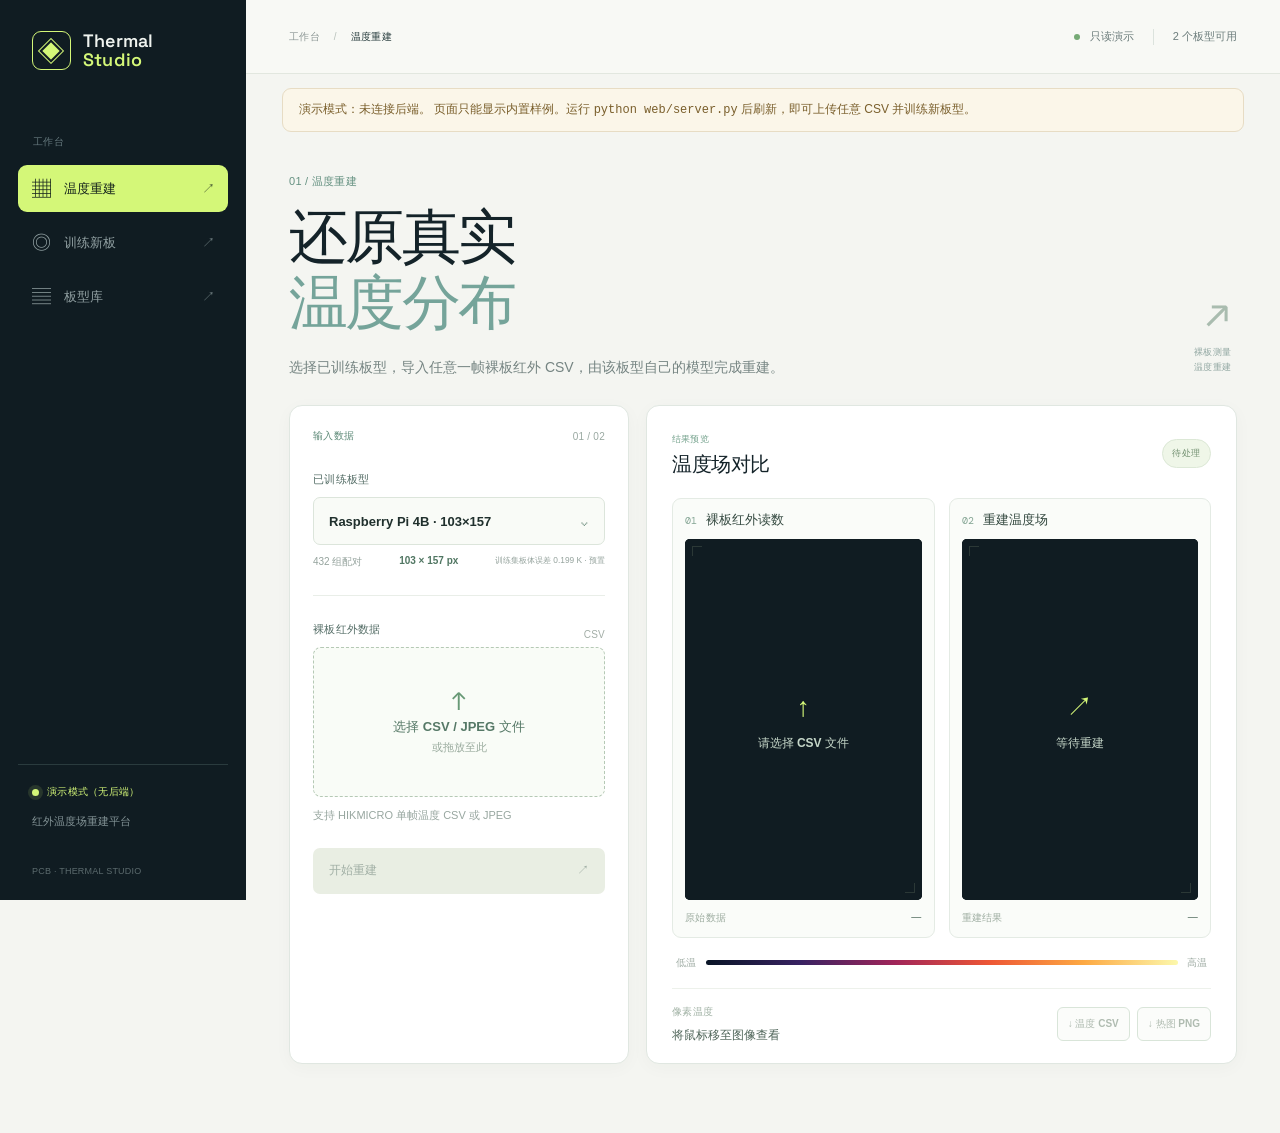
==== commit 443e7359: "chore: remove the model note and the connected-banner sentence Drop the static paragraph under the i" ====
--- a/web/index.html
+++ b/web/index.html
@@ -52,7 +52,6 @@
               </div>
               <button id="run-inference" class="primary-button" type="button" disabled>开始重建 <span>↗</span></button>
               <p id="inference-error" class="field-error hidden" role="alert"></p>
-              <p class="model-note">模型由同一块板的高发射率（黑化）记录训练；输出是估计值，不是直接测量。热图外侧的空隙由最近的有效板体像素补齐，仅用于显示；像素读数仍按有效掩膜判断。</p>
             </div>
 
             <div class="result-panel card">
--- a/web/styles.css
+++ b/web/styles.css
@@ -103,7 +103,6 @@
 .mode-banner.demo{border-color:#e7dcc4;background:#fbf6e9;color:#7a5f2c}
 .mode-banner strong{font-weight:700}
 .field-error{margin:10px 0 0;padding:9px 11px;border-radius:7px;background:#fbeceb;border:1px solid #f0cfcc;color:#a13d37;font-size:11px;line-height:1.55;overflow-wrap:anywhere}
-.model-note{margin:12px 0 0;color:#8a9d90;font-size:10px;line-height:1.6}
 .form-row{display:grid;grid-template-columns:1.15fr .85fr;gap:9px;margin-top:12px}
 .form-row .text-input{margin-top:6px}
 .frame-warnings{margin:0 4px 14px;padding:10px 12px;border-radius:8px;background:#fbf6e9;border:1px solid #eee0c4;color:#7a5f2c;font-size:11px;line-height:1.6}
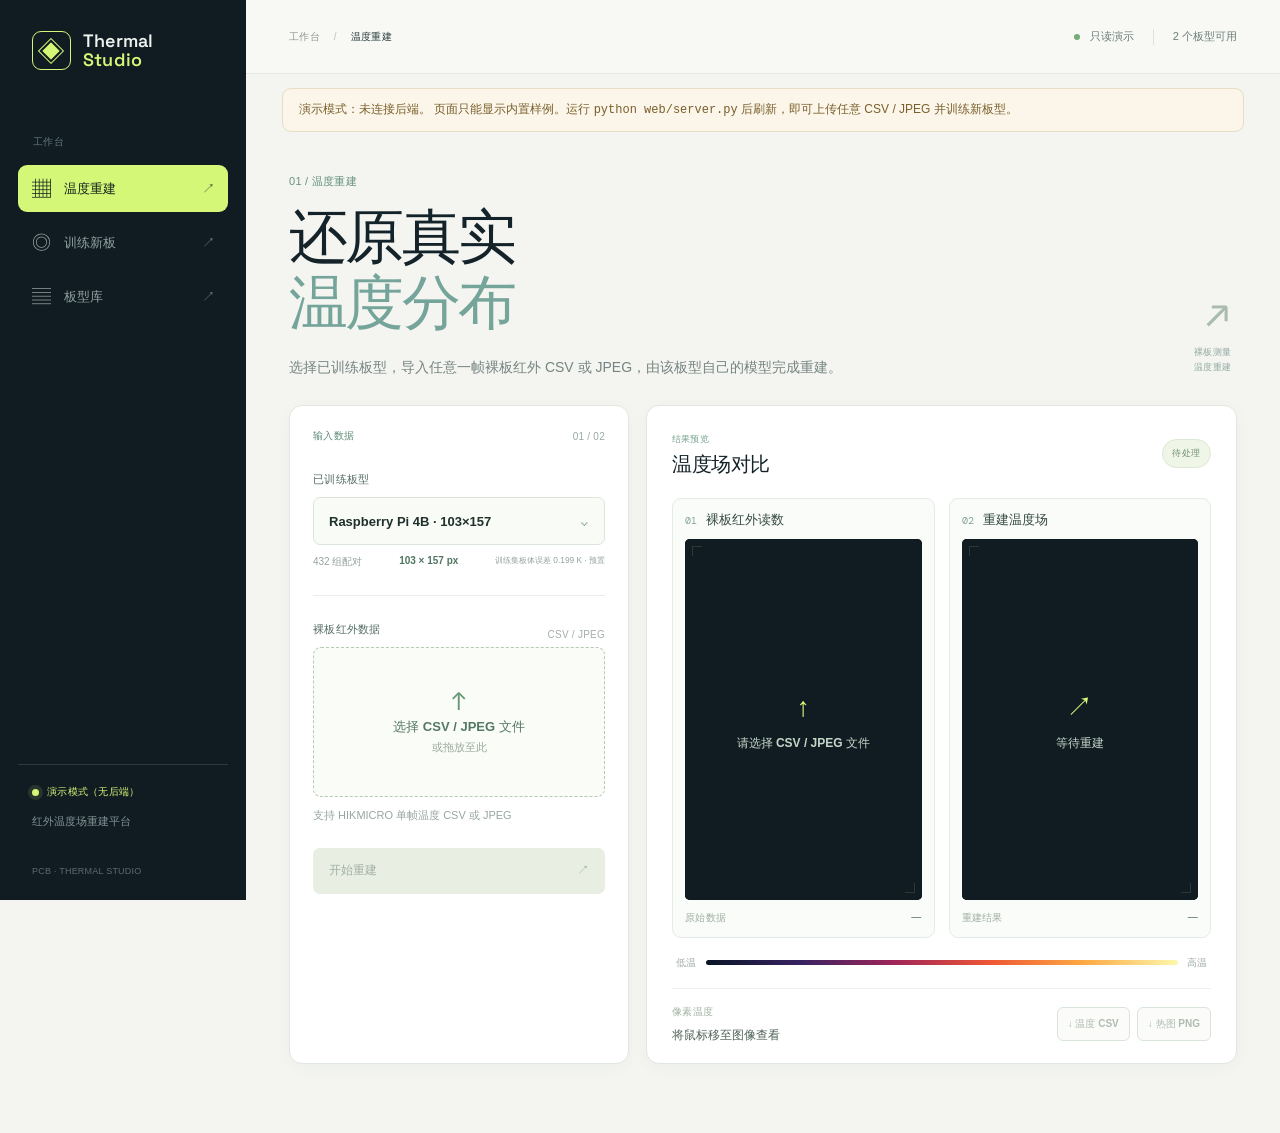
==== commit cac439e6: "fix: mention JPEG in the remaining CSV-only UI hints The empty raw canvas, the inference intro, the " ====
--- a/web/index.html
+++ b/web/index.html
@@ -35,7 +35,7 @@
       <main>
         <section id="inference-view" class="view active" aria-labelledby="inference-title">
           <div class="page-heading">
-            <div><p class="eyebrow">01 / 温度重建</p><h1 id="inference-title">还原真实<br><em>温度分布</em></h1><p class="intro">选择已训练板型，导入任意一帧裸板红外 CSV，由该板型自己的模型完成重建。</p></div>
+            <div><p class="eyebrow">01 / 温度重建</p><h1 id="inference-title">还原真实<br><em>温度分布</em></h1><p class="intro">选择已训练板型，导入任意一帧裸板红外 CSV 或 JPEG，由该板型自己的模型完成重建。</p></div>
             <div class="heading-aside"><div class="heading-aside-icon">↗</div><p>裸板测量<br>温度重建</p></div>
           </div>
           <div class="inference-grid">
@@ -45,7 +45,7 @@
               <div class="select-wrap"><select id="board-select"></select><span>⌄</span></div>
               <div id="board-details" class="board-details">正在读取板型…</div>
               <div class="divider"></div>
-              <div class="field-title-row"><span class="field-label">裸板红外数据</span><span class="field-helper">CSV</span></div>
+              <div class="field-title-row"><span class="field-label">裸板红外数据</span><span class="field-helper">CSV / JPEG</span></div>
               <div id="upload-input" class="input-pane">
                 <label class="drop-zone" id="inference-drop"><input id="inference-file" type="file" accept=".csv,.jpeg,.jpg,text/csv,image/jpeg"><span class="drop-icon">↑</span><strong>选择 CSV / JPEG 文件</strong><span>或拖放至此</span></label>
                 <p id="inference-file-name" class="upload-caption">支持 HIKMICRO 单帧温度 CSV 或 JPEG</p>
@@ -57,7 +57,7 @@
             <div class="result-panel card">
               <div class="result-header"><div><span class="eyebrow small">结果预览</span><h2>温度场对比</h2></div><span id="result-state" class="state-badge">待处理</span></div>
               <div class="heatmap-grid">
-                <div class="heatmap-card"><div class="heatmap-title"><span>01</span> 裸板红外读数</div><div class="canvas-frame"><canvas id="raw-canvas" width="103" height="157" aria-label="裸板红外温度图"></canvas><div class="canvas-corner top-left"></div><div class="canvas-corner bottom-right"></div><div id="raw-overlay" class="pred-overlay"><span>↑</span><b>请选择 CSV 文件</b></div></div><div class="heatmap-caption"><span>原始数据</span><b id="raw-range">—</b></div></div>
+                <div class="heatmap-card"><div class="heatmap-title"><span>01</span> 裸板红外读数</div><div class="canvas-frame"><canvas id="raw-canvas" width="103" height="157" aria-label="裸板红外温度图"></canvas><div class="canvas-corner top-left"></div><div class="canvas-corner bottom-right"></div><div id="raw-overlay" class="pred-overlay"><span>↑</span><b>请选择 CSV / JPEG 文件</b></div></div><div class="heatmap-caption"><span>原始数据</span><b id="raw-range">—</b></div></div>
                 <div class="heatmap-card"><div class="heatmap-title"><span>02</span> 重建温度场</div><div class="canvas-frame"><canvas id="pred-canvas" width="103" height="157" aria-label="重建温度图"></canvas><div class="canvas-corner top-left"></div><div class="canvas-corner bottom-right"></div><div id="pred-overlay" class="pred-overlay"><span>↗</span><b>等待重建</b></div></div><div class="heatmap-caption"><span>重建结果</span><b id="pred-range">—</b></div></div>
               </div>
               <div class="temperature-scale"><span>低温</span><div class="scale-bar"></div><span>高温</span></div>
